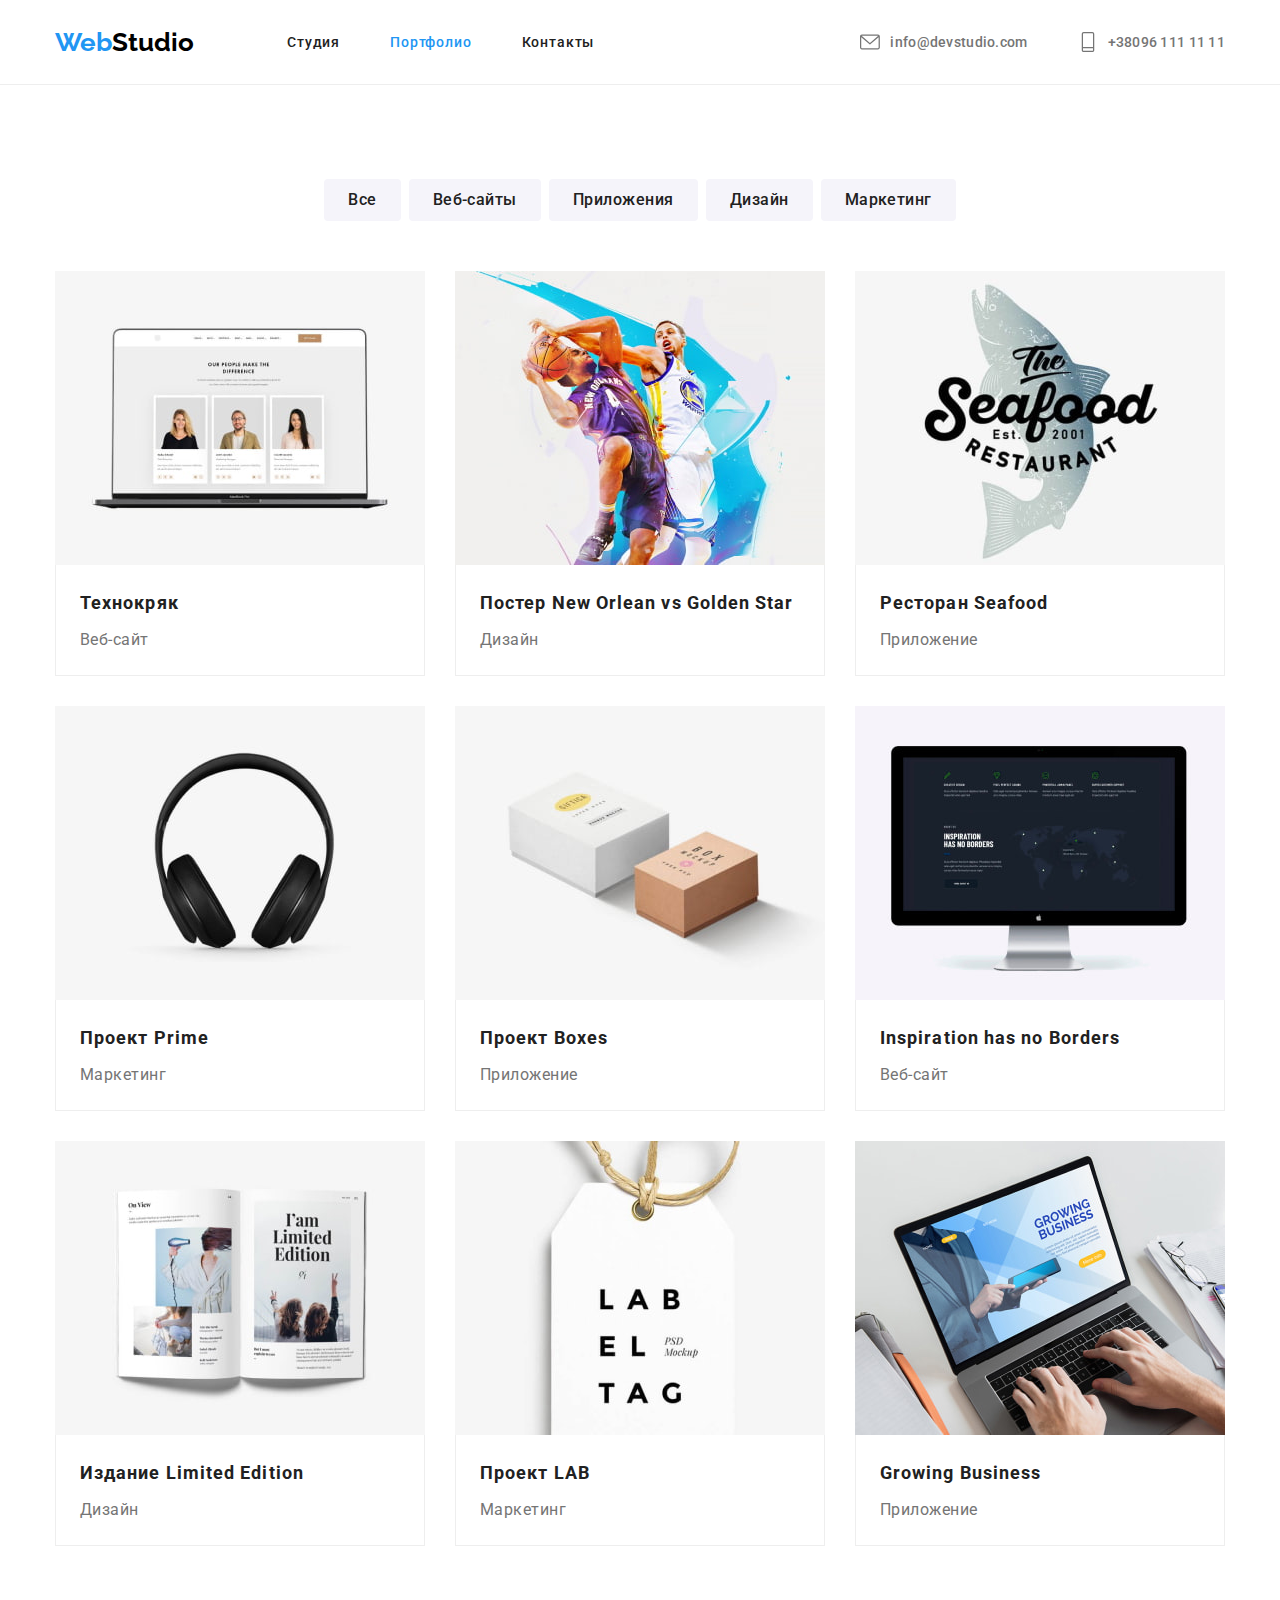
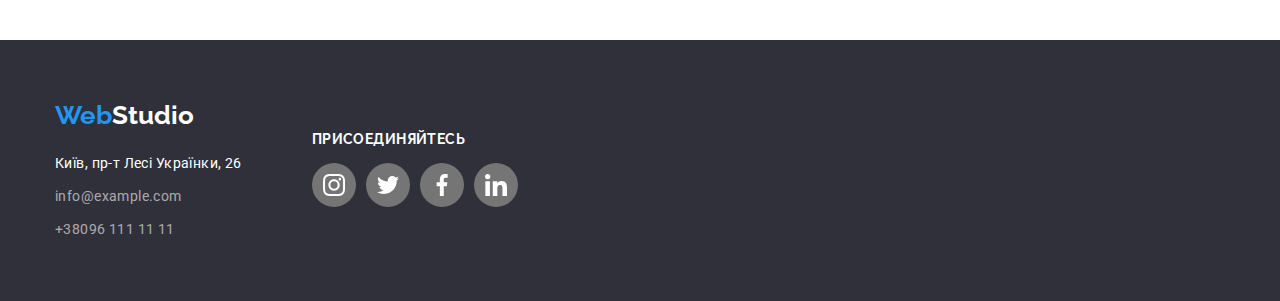
==== portfolio.html @ 3bc52d1e "Initial commit" ====
<!DOCTYPE html>
<html lang="ru">
  <head>
    <meta charset="UTF-8" />
    <meta http-equiv="X-UA-Compatible" content="IE=edge" />
    <meta name="viewport" content="width=device-width, initial-scale=1.0" />
    <title>portfolio</title>
    <link rel="preconnect" href="https://fonts.googleapis.com" />
    <link rel="preconnect" href="https://fonts.gstatic.com" crossorigin />
    <link
      href="https://fonts.googleapis.com/css2?family=Raleway:wght@700&family=Roboto:wght@400;500;700;900&display=swap"
      rel="stylesheet"
    />
    <link
      rel="stylesheet"
      href="https://cdnjs.cloudflare.com/ajax/libs/modern-normalize/1.1.0/modern-normalize.min.css"
    />
    <link rel="stylesheet" href="css/style.css" />
  </head>
  <body>
    <header class="header">
      <div class="header-container container">
        <nav class="nav-container">
          <a class="link logo" href="#"
            >Web<span class="logo dark">Studio</span>
          </a>
          <ul class="nav-list list">
            <li>
              <a class="nav-link link" href="./index.html">Студия</a>
            </li>
            <li>
              <a class="nav-link current link" href="#">Портфолио</a>
            </li>
            <li>
              <a class="nav-link link" href="#">Контакты</a>
            </li>
          </ul>
        </nav>
        <ul class="contact-list list">
          <li>
            <a class="contact-link link" href="mailto:info@devstudio.com">
            <svg width="20" height="20"><use href="./img/icons.svg#mail"></use></svg>info@devstudio.com</a>
          </li>
          <li>
            <a class="contact-link link" href="tel:+380961111111">
              <svg  width="20" height="20">
              <use href="./img/icons.svg#phone"></use></svg>+38096 111 11 11</a>
          </li>
        </ul>
      </div>
    </header>
    <main>
      <section class="section">
        <div class="container">
          <h1 class="visually-hidden">Навигация</h1>
          <ul class="selection-list list">
            <li>
              <button class="selection" type="button">Все</button>
            </li>
            <li>
              <button class="selection" type="button">Веб-сайты</button>
            </li>
            <li>
              <button class="selection" type="button">Приложения</button>
            </li>
            <li>
              <button class="selection" type="button">Дизайн</button>
            </li>
            <li>
              <button class="selection" type="button">Маркетинг</button>
            </li>
          </ul>
          <h2 class="visually-hidden">Реализованные проекты</h2>
          <ul class="project-collection list">
            <li class="project-wrap">
              <a class="link">
                <img
                  src="./img/tehnockyak.jpg"
                  alt="технокряк"
                  width="370"
                  height="294"
                />
                <div class="project-card">
                  <h3 class="project-title">Технокряк</h3>
                  <p class="project-descript">Веб-сайт</p>
                </div>
              </a>
            </li>
            <li class="project-wrap">
              <a class="link">
                <img
                  src="./img/poster.jpg"
                  alt="дизайн постеров"
                  width="370"
                  height="294"
                />
                <div class="project-card">
                  <h3 class="project-title">
                    Постер New Orlean vs Golden Star
                  </h3>
                  <p class="project-descript">Дизайн</p>
                </div>
              </a>
            </li>
            <li class="project-wrap">
              <a class="link">
                <img
                  src="./img/seafood.jpg"
                  alt="приложение для ресторана"
                  width="370"
                  height="294"
                />
                <div class="project-card">
                  <h3 class="project-title">Ресторан Seafood</h3>
                  <p class="project-descript">Приложение</p>
                </div>
              </a>
            </li>
            <li class="project-wrap">
              <a class="link">
                <img
                  src="./img/prime.jpg"
                  alt="маркетинг проект prime"
                  width="370"
                  height="294"
                />
                <div class="project-card">
                  <h3 class="project-title">Проект Prime</h3>
                  <p class="project-descript">Маркетинг</p>
                </div>
              </a>
            </li>
            <li class="project-wrap">
              <a class="link">
                <img
                  src="./img/boxes.jpg"
                  alt="коробочные приложения"
                  width="370"
                  height="294"
                />
                <div class="project-card">
                  <h3 class="project-title">Проект Boxes</h3>
                  <p class="project-descript">Приложение</p>
                </div>
              </a>
            </li>
            <li class="project-wrap">
              <a class="link">
                <img
                  src="./img/web-sate.jpg"
                  alt="Веб-сайт"
                  width="370"
                  height="294"
                />
                <div class="project-card">
                  <h3 class="project-title">Inspiration has no Borders</h3>
                  <p class="project-descript">Веб-сайт</p>
                </div>
              </a>
            </li>
            <li class="project-wrap">
              <a class="link">
                <img
                  src="./img/limited_edition.jpg"
                  alt="Дизайн издания"
                  width="370"
                  height="294"
                />
                <div class="project-card">
                  <h3 class="project-title">Издание Limited Edition</h3>
                  <p class="project-descript">Дизайн</p>
                </div>
              </a>
            </li>
            <li class="project-wrap">
              <a class="link">
                <img
                  src="./img/lab.jpg"
                  alt="маркетинговіе пректы"
                  width="370"
                  height="294"
                />
                <div class="project-card">
                  <h3 class="project-title">Проект LAB</h3>
                  <p class="project-descript">Маркетинг</p>
                </div>
              </a>
            </li>
            <li class="project-wrap">
              <a class="link">
                <img
                  src="./img/business.jpg"
                  alt="приложения для бизнесса"
                  width="370"
                  height="294"
                />
                <div class="project-card">
                  <h3 class="project-title">Growing Business</h3>
                  <p class="project-descript">Приложение</p>
                </div>
              </a>
            </li>
          </ul>
        </div>
      </section>
    </main>
    <footer class="footer section">
      <div class="container">
          <a class="link logo" href="#"
            >Web<span class="logo light">Studio</span>
          </a>
        <div class="footer-wrap">
        <address class="address">
          <ul class="list">
            <li class="address-collection">
              <a
                class="address-link accent link"
                href="https://goo.gl/maps/NY9jB76HG3i3NCJy5"
                rel="noreferrer noopener nofollow"
                target="_blank"
                >Київ, пр-т Лесі Українки, 26
              </a>
            </li>
            <li class="address-collection">
              <a class="address-link link" href="mailto:info@example.com"
                >info@example.com
              </a>
            </li>
            <li class="address-collection">
              <a class="address-link link" href="tel:+380991111111"
                >+38096 111 11 11
              </a>
            </li>
          </ul>
        </address>
        <div class="footer-wrap-right">
          <h2 class="footer-title">Присоединяйтесь</h2>
          <ul class="icons list">
            <li>
              <a
                class="social-icons icons-footer link"
                href="#"
                target="_blank"
                rel="noopener noreferrer"
                aria-label="instagram">
                <svg width="22" height="22">
                  <use href="./img/icons.svg#instagram"></use>
                </svg>
              </a>
            </li>
            <li>
              <a
                class="social-icons icons-footer link"
                href="#"
                target="_blank"
                rel="noopener noreferrer"
                aria-label="twitter">
                <svg width="22" height="22">
                  <use href="./img/icons.svg#twitter"></use>
                </svg>
              </a>
            </li>
            <li>
              <a
                class="social-icons icons-footer link"
                href="#"
                target="_blank"
                rel="noopener noreferrer"
                aria-label="facebook">
                <svg width="22" height="22">
                  <use href="./img/icons.svg#facebook"></use>
                </svg>
              </a>
            </li>
            <li>
              <a
                class="social-icons icons-footer link"
                href="#"
                target="_blank"
                rel="noopener noreferrer"
                aria-label="linkedin">
                <svg width="22" height="22">
                  <use href="./img/icons.svg#linkedin"></use>
                </svg>
              </a>
            </li>
          </ul>
        </div>
      </div>
      </div>
    </footer>
  </body>
</html>
---- css/style.css ----
:root {
  --main-font: "Roboto", "sans-serif";
  --secondary-font: "Raleway";
  --color-blue: #2196f3;
  --hover-color-blue: #188ce8;
  --text-color-black: #212121;
  --text-color-wight: #ffffff;
  --background-color-darck: #2f303a;
  --background-light: #f5f4fa;
  --text-color-gray: #757575;
  --logo-color-darck: #000000;
  --address-text-color: rgba(255, 255, 255, 0.6);
  --border-color: #eeeeee;
  --border-color-gray:#AFB1B8;
  --linear-gradient: rgba(47, 48, 58, 0.4);
}
*,
*::before,
*::after {
 box-sizing:border-box;
}
html {
  box-sizing:inherit;
}
h1,
h2,
h3,
h4,
p {
  margin: 0;
}

ul,
ol {
  padding: 0;
  margin: 0;
}
img {
  display: block;
  max-width: 100%;
  height: auto;
}
body {
  font-family: var(--main-font);
  /* color: var(--text-color-black); */
  font-style: normal;
  font-size: 14px;
}
.link {
  text-decoration: none;
}
.link:hover {
  color: var(--color-blue);
  fill: var(--color-blue);
}
.nav-link {
  display: block;
  padding: 32px 0;
  color: var(--text-color-black);
  font-weight: 500;
  font-size: 14px;
  line-height: calc(16 / 14);
  letter-spacing: 0.06em;
}
.nav-link.current {
  color: var(--color-blue);
}
.nav-linkcurrent::before {
  display: block;
  width: 100%;
  height: 4px;
  border-radius: 4em;
}
.nav-list {
  display: flex;
  gap: 50px;
}
.logo {
  font-family: var(--secondary-font);
  font-weight: 700;
  font-size: 26px;
  line-height: 1.19;
  color: var(--color-blue);
}
.contact-link {
  display: flex;
  align-items: center;
  gap: 10px;
  padding: 32px 0;
  font-weight: 500;
  font-size: 14px;
  line-height: calc(16 / 14);
  letter-spacing: 0.02em;
  color: var(--text-color-gray);
  fill: var(--text-color-gray);
}
.dark {
  color: var(--logo-color-darck);
}
.dark:hover {
  color: var(--logo-color-darck);
}
.light {
  color: var(--text-color-wight);
}
.list {
  list-style-type: none;
}
.contact-list {
  display: flex;
  gap: 50px;
}
.item {
  line-height: 2;
  color: var(--text-color-grey);
}
.hero {
  background-image:linear-gradient(to right, rgba(47, 48, 58, 0.4), rgba(47, 48, 58, 0.4)), url(../img/buground_img.jpg);
  background-position: center;
  background-size: cover;
  background-repeat: no-repeat;
  background-color: var(--background-color-darck);
  color: var(--text-color-wight);
  margin: 0 auto;
  padding: 200px 0;
  max-width: 1600px;
  text-align: center;
}
.hero-title {
  margin-left: auto;
  margin-right: auto;
  width: 696px;
  margin-bottom: 0%;
  font-weight: 900;
  font-size: 44px;
  line-height: 1.36;
  letter-spacing: 0.06em;
  text-transform: uppercase;
}
.hero-button {
  margin-top: 30px;
  padding: 10px 32px;
  background-color: var(--color-blue);
  color: var(--text-color-wight);
  font-family: inherit;
  font-weight: 700;
  font-size: 16px;
  line-height: calc(30 / 16);
  letter-spacing: 0.06em;
  border: 1px solid transparent;
  border-radius: 4px;
  cursor: pointer;
}
button:hover {
  background-color: var(--hover-color-blue);
  color: var(--text-color-wight);
}
.section {
  padding: 94px 0;
}
.collection-list {
  display: flex;
  gap: 30px;
}
.collection-icon {
  display: block;
  align-content: center;
  background-color:var(--background-light);
  padding: 25px 100px;
}
.collection-title {
  margin-top: 30px;
  font-size: 14px;
  line-height: calc(16 / 14);
  letter-spacing: 0.03em;
  color: var(--text-color-black);
  text-transform: uppercase;
}
.collection-list-card {
  width: 270px;
}
.selection {
  padding: 6px 22px;
  background-color: var(--background-light);
  color: var(--text-color-black);
  font-weight: 500;
  font-size: 16px;
  line-height: calc(26 / 16);
  letter-spacing: 0.03em;
  border-radius: 4px;
  cursor: pointer;
  border-color: transparent;
}
.selection:hover {
  background-color: var(--background-light);
  color: var(--text-color-black);
  filter: drop-shadow(0px 4px 4px rgba(0, 0, 0, 0.25));
}
.selection:focus {
  background-color: var(--hover-color-blue);
  color: var(--text-color-wight);
}
.collection-deskript {
  color: var(--text-color-gray);
  margin-top: 10px;
  text-align: left;
  font-size: 14px;
  line-height: calc(24 / 14);
  letter-spacing: 0.03em;
}
.text {
  margin-top: 10px;
  color: var(--text-color-gray);
  font-size: 16px;
  line-height: 1.18;
  letter-spacing: 0.03em;
  text-align: center;
}
.topic {
  padding-top: 0;
}
.topic-title {
  text-align: center;
  font-size: 36px;
  line-height: 1.16;
  letter-spacing: 0.03em;
}
.topic-list {
  margin-top: 50px;
  display: flex;
  gap: 30px;
}
.topic-container {
  display: flex;
  justify-content: center;
  flex-wrap: wrap;
}
.tim {
  background-color: var(--background-light);
}
.tim-list {
  display: flex;
  margin-top: 50px;
  gap: 30px;
}
.tim-card {
  width: 270px;
  background-color: var(--text-color-wight);
  box-shadow: 0px 1px 3px rgba(0, 0, 0, 0.12), 0px 1px 1px rgba(0, 0, 0, 0.14),
    0px 2px 1px rgba(0, 0, 0, 0.2);
  border-radius: 0px 0px 4px 4px;
}
.tim-wrap {
  padding: 30px 10px;
}
.title {
  font-weight: 500;
  font-size: 16px;
  line-height: 1.18;
  color: var(--text-color-black);
  text-align: center;
  letter-spacing: 0.03em;
}
.visually-hidden {
  position: absolute;
  width: 1px;
  height: 1px;
  margin: -1px;
  border: 0;
  padding: 0;
  white-space: nowrap;
  clip-path: inset(100%);
  clip: rect(0 0 0 0);
  overflow: hidden;
}
.footer {
  background-color: var(--background-color-darck);
  padding: 60px 0;
}
.address {
  font-style: normal;
  margin-top: 20px;
}
.address-link {
  color: var(--address-text-color);
  font-size: 14px;
  line-height: calc(24 / 14);
  letter-spacing: 0.03em;
}
.accent {
  color: var(--text-color-wight);
}
.address-collection {
  margin-bottom: 9px;
}
.address-collection:last-child {
  margin-bottom: 0px;
}
.project-wrap {
  width: 370px;
}

.project-card {
  margin-top: 0;
  padding: 20px 24px;
  border: 1px solid var(--border-color);
  border-top: 0;
}
.project-wrap:hover {
  box-shadow: 0px 4px 4px rgba(0, 0, 0, 0.25);
}
.project-title {
  font-weight: 700;
  font-size: 18px;
  line-height: calc(36 / 18);
  letter-spacing: 0.06em;
  color: var(--text-color-black);
}
.project-descript {
  margin-top: 4px;
  font-size: 16px;
  line-height: calc(30 / 16);
  letter-spacing: 0.03em;
  color: var(--text-color-gray);
}
.project-collection {
  margin-top: 50px;
  display: flex;
  flex-wrap: wrap;
  gap: 30px;
}
.container {
  width: 1200px;
  margin: 0 auto;
  padding-left: 15px;
  padding-right: 15px;
}
.header {
  border-bottom: 1px solid var(--border-color);
}
.header-container {
  display: flex;
  justify-content: space-between;
  align-items: center;
}
.nav-container {
  align-items: center;
  display: flex;
  gap: 93px;
}
.selection-list {
  display: flex;
  justify-content: center;
  gap: 8px;
}
/* icons */
.icons {
  display:
  flex;
  margin-top: 16px;
  align-items: center;
  justify-content: center;
  gap: 10px;
  /* margin: 16px 32px 30px; */
}
.social-icons {
  display: flex;
  align-items: center;
  justify-content: center;
  width: 44px;
  height: 44px;
  background-color: var(--text-color-wight);
  border-color: transparent;
  border-radius: 50%;
  fill: var(--text-color-gray);
}
.social-icons:hover {
  background-color:var(--color-blue);
  fill: var(--background-light)
}
.social-icons:focus {
  background-color:var(--color-blue);
  fill: var(--background-light)
}
.clients {
  margin-top: 50px;
  display: flex;
  /*align-items: center;*/
  /* justify-content: center; */
  /*justify-content: space-between;*/
  gap: 30px;
}
.clients-title {
  text-align: center;
  font-size: 36px;
  line-height: 1.16;
  letter-spacing: 0.03em;
  color: var(--text-color-black);
}
.clients-icon {
  display: flex;
  width: 170px;
  height: 92px;
  align-items: center;
  justify-content: center;
  /*display: block;
  padding: 16px 32px;*/
  fill: var(--text-color-gray);
}
.clients-icon:hover {
  fill: var(--color-blue);
}
.clients-icon:focus {
  fill: var(--color-blue);
}
.clients-card {
  /*padding: 16px 32px;*/
  border: 1px solid var(--border-color-gray);
  border-radius: 4px;
}
.clients-card:hover {
  border-color: var(--color-blue);
}
.clients-card:focus {
  border-color: var(--color-blue)
}
.footer-title {
  font-family: var(--secondary-font);
  color: var(--text-color-wight);
  text-transform: uppercase;
  font-size: 14px;
  line-height: calc(16/14);
  letter-spacing: 0.03em;
  
}
.footer-wrap {
  display: flex;
  gap: 70px;
}
.footer-wrap-right {
  padding-top: 1;
}
.icons-footer {
  background-color: var(--text-color-gray);
  fill: var(--text-color-wight);
 }
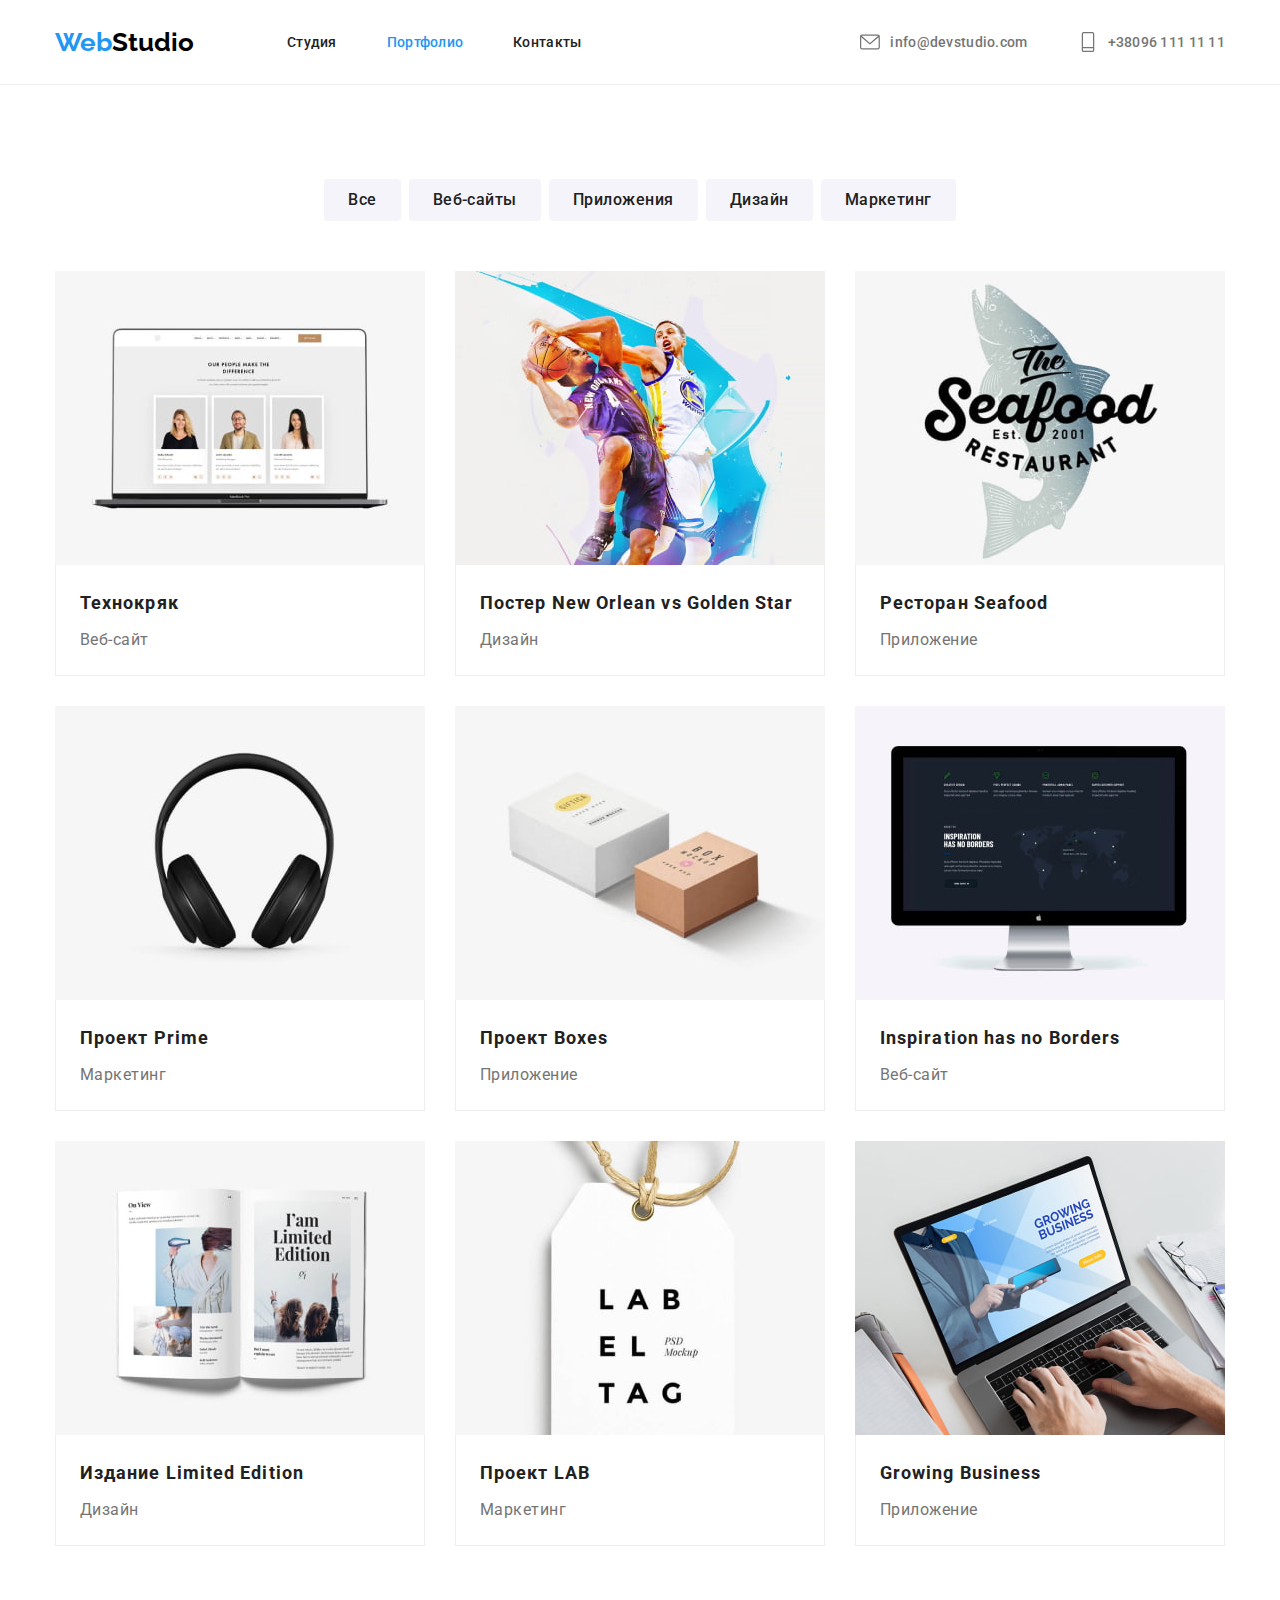
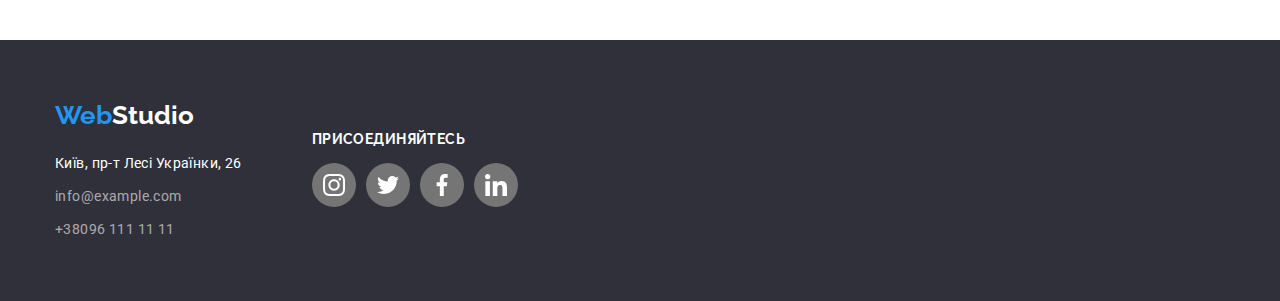
==== commit 3e636595: "add modal" ====
--- a/portfolio.html
+++ b/portfolio.html
@@ -73,13 +73,17 @@
           <h2 class="visually-hidden">Реализованные проекты</h2>
           <ul class="project-collection list">
             <li class="project-wrap">
-              <a class="link">
+              <a class="link" href="#">
+                <div class="project-foto">
                 <img
                   src="./img/tehnockyak.jpg"
                   alt="технокряк"
                   width="370"
-                  height="294"
-                />
+                  height="294"/>
+                <div class="overlay-card">
+                  <p class="overlay-text">Ресурс предлагает комплексные предложения с разным уровнем функционала и сервисов. Все это позволит посетителю получить исчерпывающие сведения о компании или частном лице.</p>
+                </div>
+              </div>
                 <div class="project-card">
                   <h3 class="project-title">Технокряк</h3>
                   <p class="project-descript">Веб-сайт</p>
@@ -103,7 +107,7 @@
               </a>
             </li>
             <li class="project-wrap">
-              <a class="link">
+              <a class="link" href="#">
                 <img
                   src="./img/seafood.jpg"
                   alt="приложение для ресторана"
@@ -117,7 +121,7 @@
               </a>
             </li>
             <li class="project-wrap">
-              <a class="link">
+              <a class="link" href="#">
                 <img
                   src="./img/prime.jpg"
                   alt="маркетинг проект prime"
@@ -173,7 +177,7 @@
               </a>
             </li>
             <li class="project-wrap">
-              <a class="link">
+              <a class="link" href="#">
                 <img
                   src="./img/lab.jpg"
                   alt="маркетинговіе пректы"
@@ -187,7 +191,7 @@
               </a>
             </li>
             <li class="project-wrap">
-              <a class="link">
+              <a class="link" href="#">
                 <img
                   src="./img/business.jpg"
                   alt="приложения для бизнесса"
--- a/css/style.css
+++ b/css/style.css
@@ -13,6 +13,7 @@
   --border-color: #eeeeee;
   --border-color-gray:#AFB1B8;
   --linear-gradient: rgba(47, 48, 58, 0.4);
+  --box-shadov-color:0px 4px 4px rgba(0, 0, 0, 0.25)
 }
 *,
 *::before,
@@ -42,7 +43,7 @@
 }
 body {
   font-family: var(--main-font);
-  /* color: var(--text-color-black); */
+  color: var(--text-color-black); 
   font-style: normal;
   font-size: 14px;
 }
@@ -60,7 +61,11 @@
   font-weight: 500;
   font-size: 14px;
   line-height: calc(16 / 14);
-  letter-spacing: 0.06em;
+  letter-spacing: 0.02em;
+  transition-duration:color;
+  transition-timing-function:
+  cubic-bezier(0.4, 0, 0.2, 1);
+  transition-duration: 250ms;
 }
 .nav-link.current {
   color: var(--color-blue);
@@ -93,6 +98,10 @@
   letter-spacing: 0.02em;
   color: var(--text-color-gray);
   fill: var(--text-color-gray);
+  /* transition-duration:var(--text-color-gray); */
+  transition-timing-function:
+  cubic-bezier(0.4, 0, 0.2, 1);
+  transition-duration: 250ms;
 }
 .dark {
   color: var(--logo-color-darck);
@@ -297,9 +306,9 @@
   margin-bottom: 0px;
 }
 .project-wrap {
+  position: relative;
   width: 370px;
 }
-
 .project-card {
   margin-top: 0;
   padding: 20px 24px;
@@ -307,7 +316,8 @@
   border-top: 0;
 }
 .project-wrap:hover {
-  box-shadow: 0px 4px 4px rgba(0, 0, 0, 0.25);
+  transition: 2500ms cubic-bezier(0.4, 0, 0.2, 1);
+  box-shadow:var(--box-shadov-color);
 }
 .project-title {
   font-weight: 700;
@@ -361,7 +371,6 @@
   align-items: center;
   justify-content: center;
   gap: 10px;
-  /* margin: 16px 32px 30px; */
 }
 .social-icons {
   display: flex;
@@ -385,9 +394,6 @@
 .clients {
   margin-top: 50px;
   display: flex;
-  /*align-items: center;*/
-  /* justify-content: center; */
-  /*justify-content: space-between;*/
   gap: 30px;
 }
 .clients-title {
@@ -403,8 +409,6 @@
   height: 92px;
   align-items: center;
   justify-content: center;
-  /*display: block;
-  padding: 16px 32px;*/
   fill: var(--text-color-gray);
 }
 .clients-icon:hover {
@@ -414,7 +418,6 @@
   fill: var(--color-blue);
 }
 .clients-card {
-  /*padding: 16px 32px;*/
   border: 1px solid var(--border-color-gray);
   border-radius: 4px;
 }
@@ -443,4 +446,75 @@
 .icons-footer {
   background-color: var(--text-color-gray);
   fill: var(--text-color-wight);
- }+ }
+ /*overlay*/
+ .project-foto {
+  position: relative;
+  overflow: hidden;
+ }
+ .overlay-card {
+  position: absolute;
+  display: block;
+  padding: 63px 24px;
+  width: 100%;
+  height: 100%;
+  bottom: 0;
+  left: 0;
+  background-color:
+  var(--color-blue);
+  opacity: 0;
+  border-radius: 4px;
+  transform: translateY(100%);
+  transition: 2500ms cubic-bezier(0.4, 0, 0.2, 1);
+ }
+.overlay-text {
+  font-family: var(--main-font);
+  font-size: 18px;
+  color: var(--text-color-wight);
+  line-height: calc(28/18);
+  letter-spacing: 0.03em;
+}
+.project-foto:hover.overlay-card {
+  transform: translateY(0);
+  transition: 2500ms cubic-bezier(0.4, 0, 0.2, 1);
+  opacity: 1;
+}
+/*modal*/
+.backdrop {
+  position: fixed;
+  top: 0;
+  left: 0;
+  width: 100%;
+  height: 100%;
+  border-radius: 4px;
+  z-index: 100;
+  background-color:var(--linear-gradient);
+  opacity: 1;
+  transform: opasity 250ms cubic-bezier(0.4, 0, 0.2, 1);
+}
+.backdrop.is-hidden {
+  opacity:0;
+  visibility: hidden;
+  pointer-events: none;
+}
+.backdrop.is-hidden.modal {
+transform: scale(0.9) translate(-50%, -50%);
+pointer-events: none;
+}
+.modal {
+  background-color:var(--text-color-wight);
+  width: 528px;
+  height: 581px;
+  position: absolute;
+  top: 50%;
+  left: 50%;
+  z-index: 1000;
+  box-shadow:var(--box-shadov-color);
+  border-radius: 4px;
+  transform: translate(-50%, -50%);scale: 1;
+  transition: transform 250ms cubic-bezier(0.4, 0, 0.2, 1);
+}
+.modal-btn {
+  background-color: var(--background-light);
+  border-radius: 4px;
+}